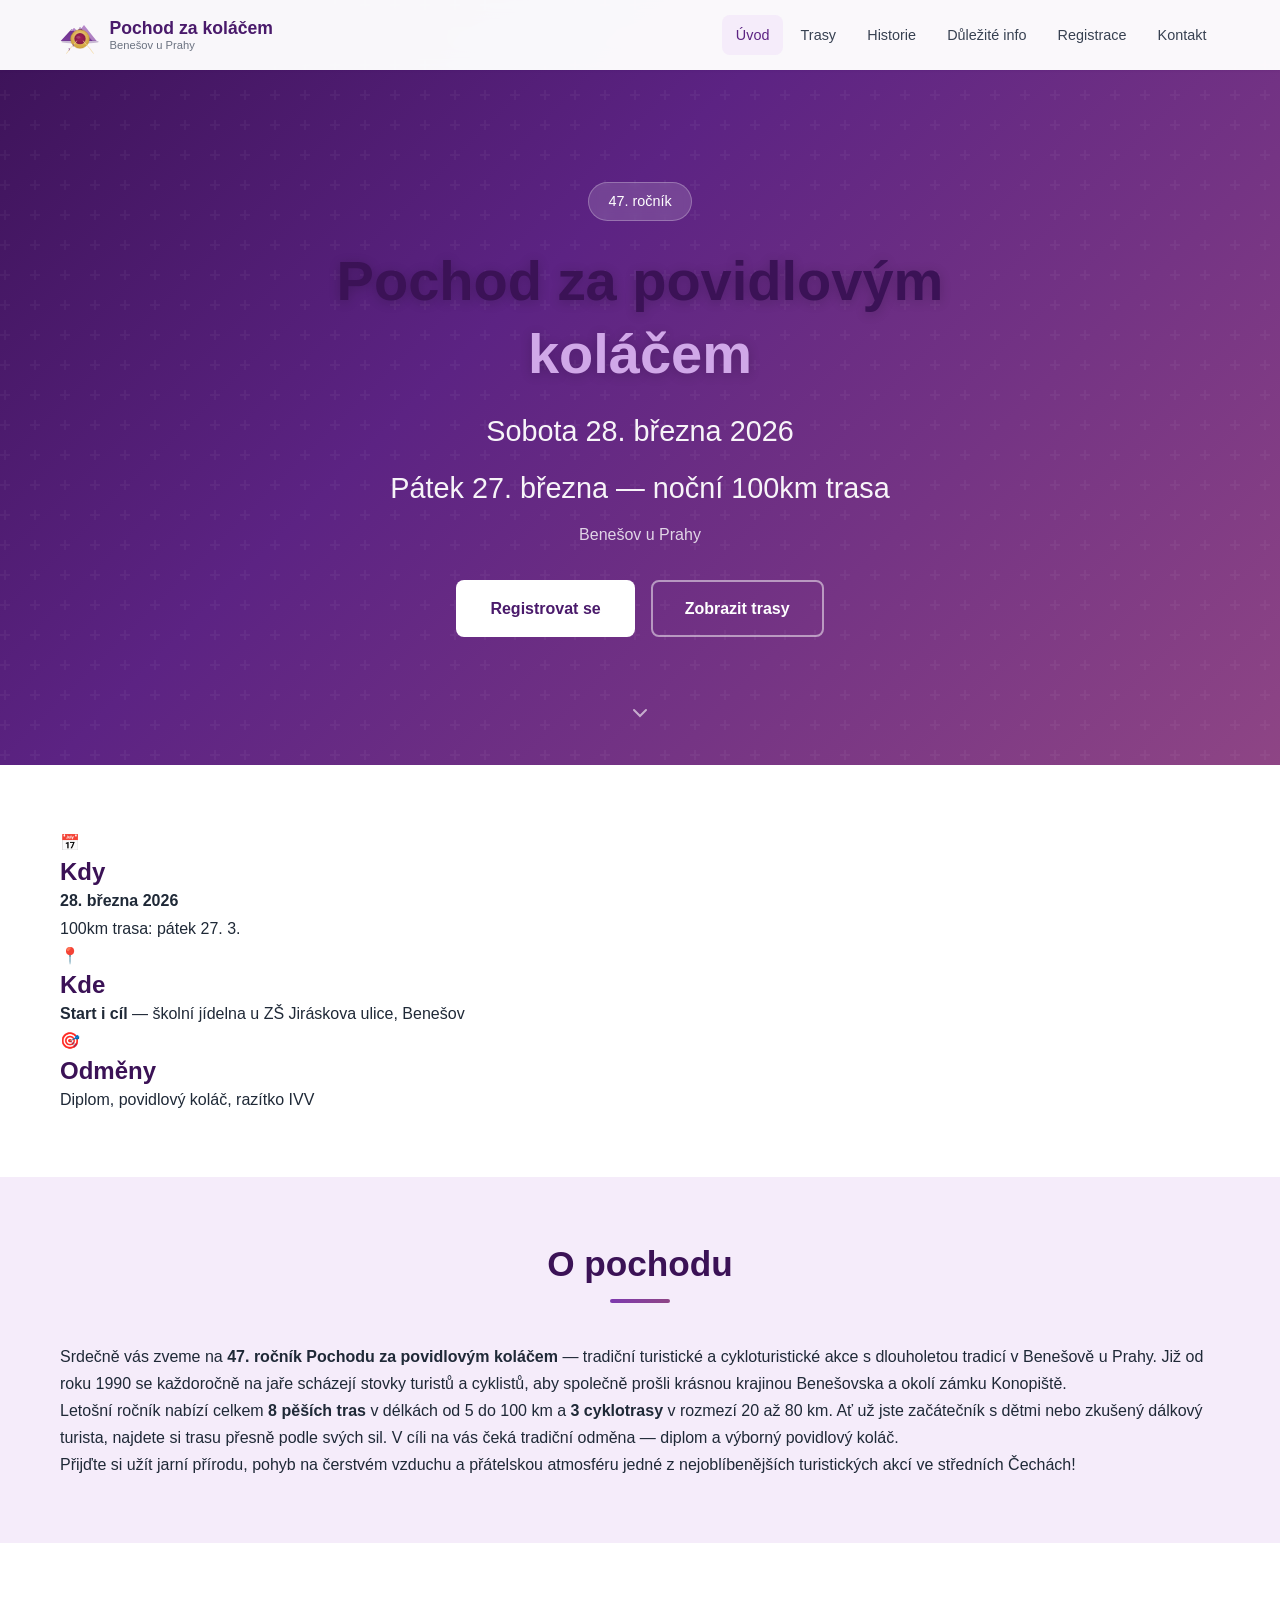
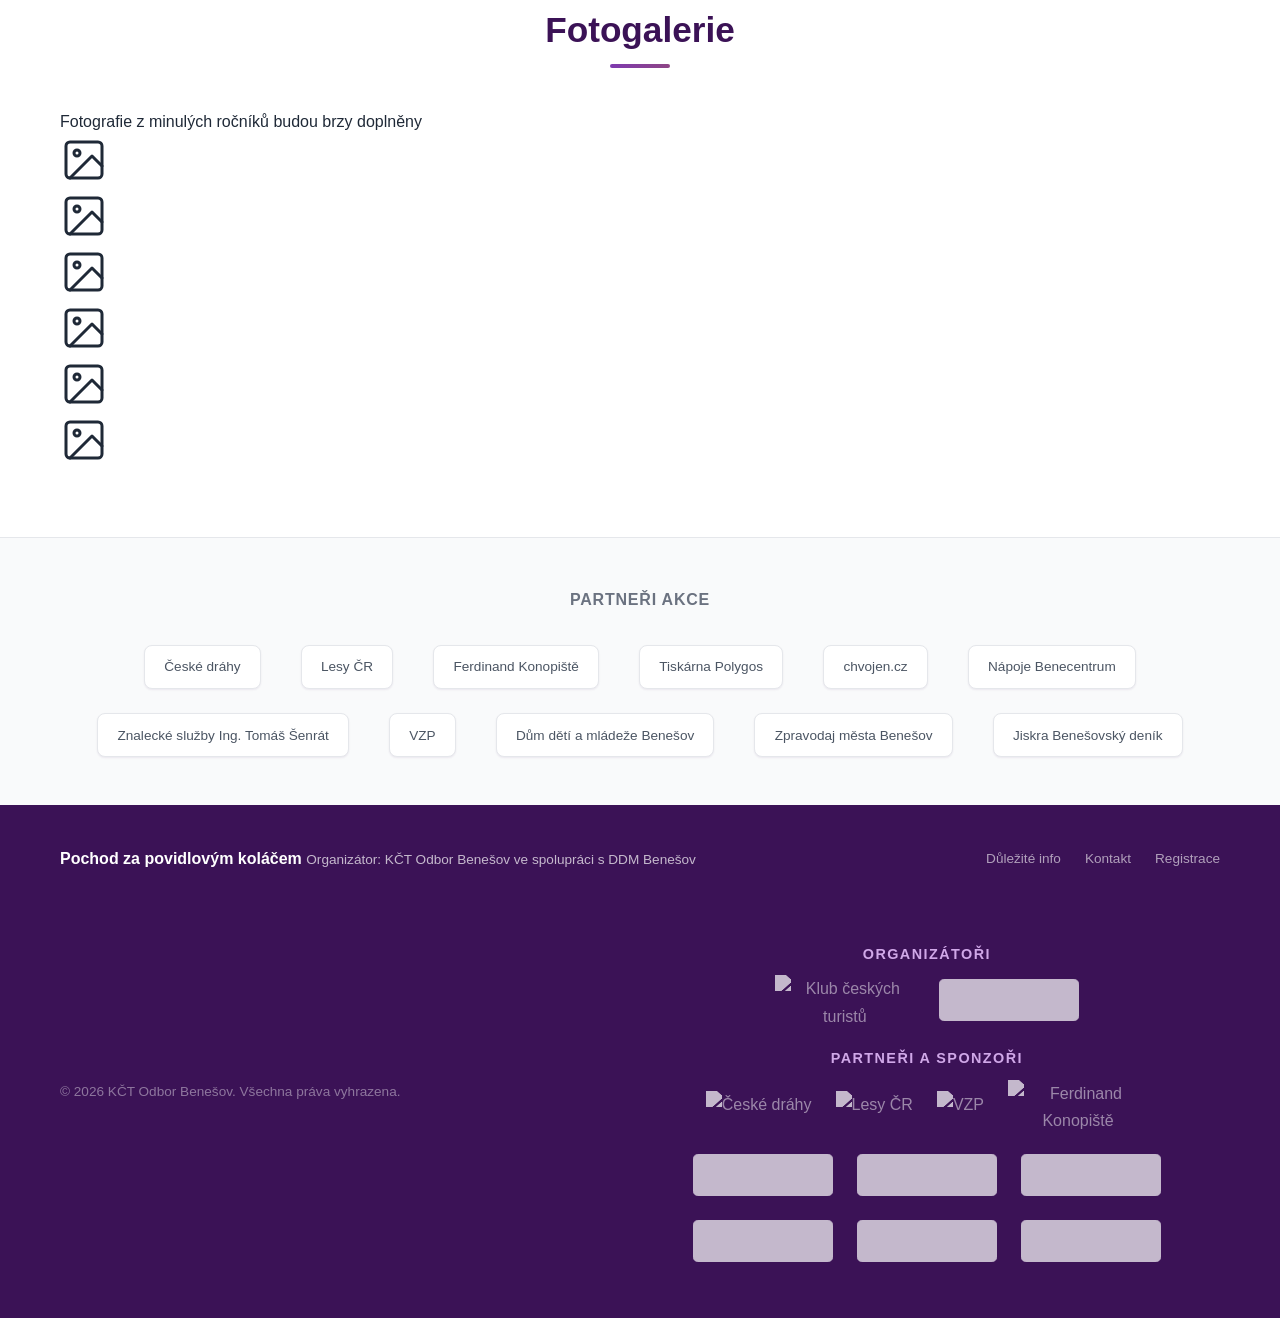
==== index.html @ 6c3d17ae "Pochod za povidlovým koláčem — kompletní web (47. ročník)" ====
<!DOCTYPE html>
<html lang="cs">
<head>
  <meta charset="UTF-8">
  <meta name="viewport" content="width=device-width, initial-scale=1.0">
  <title>37. Pochod za povidlovým koláčem | Benešov u Prahy</title>
  <meta name="description" content="47. ročník tradičního turistického pochodu a cykloturistické akce Pochod za povidlovým koláčem. 28. března 2026, Benešov u Prahy.">
  <link rel="stylesheet" href="styles.css">
  <link rel="icon" href="data:image/svg+xml,<svg xmlns='http://www.w3.org/2000/svg' viewBox='0 0 100 100'><text y='.9em' font-size='90'>🥧</text></svg>">
</head>
<body>

  <!-- NAVIGATION -->
  <nav class="nav" id="nav">
    <div class="nav__inner">
      <a href="index.html" class="nav__logo">
        <img src="logo.svg" alt="Logo Pochod za povidlovým koláčem" width="40" height="40">
        <div class="nav__logo-text">
          Pochod za koláčem
          <span>Benešov u Prahy</span>
        </div>
      </a>
      <div class="nav__links" id="navLinks">
        <a href="index.html" class="active">Úvod</a>
        <a href="trasy.html">Trasy</a>
        <a href="historie.html">Historie</a>
        <a href="info.html">Důležité info</a>
        <a href="registrace.html">Registrace</a>
        <a href="kontakt.html">Kontakt</a>
      </div>
      <button class="nav__toggle" id="navToggle" aria-label="Otevřít menu">
        <svg viewBox="0 0 24 24" fill="none" stroke="currentColor" stroke-width="2" stroke-linecap="round">
          <line x1="3" y1="6" x2="21" y2="6"/>
          <line x1="3" y1="12" x2="21" y2="12"/>
          <line x1="3" y1="18" x2="21" y2="18"/>
        </svg>
      </button>
    </div>
  </nav>

  <!-- HERO -->
  <section class="hero">
    <div class="hero__content">
      <div class="hero__badge">47. ročník</div>
      <h1>Pochod za povidlovým <span>koláčem</span></h1>
      <p class="hero__date">Sobota 28. března 2026</p>
      <p class="hero__date hero__date--sub">Pátek 27. března — noční 100km trasa</p>
      <p class="hero__location">Benešov u Prahy</p>
      <div class="hero__actions">
        <a href="registrace.html" class="btn btn--primary">Registrovat se</a>
        <a href="trasy.html" class="btn btn--outline">Zobrazit trasy</a>
      </div>
    </div>
    <div class="hero__scroll">
      <svg width="24" height="24" viewBox="0 0 24 24" fill="none" stroke="currentColor" stroke-width="2" stroke-linecap="round"><polyline points="6 9 12 15 18 9"/></svg>
    </div>
  </section>

  <!-- INFO CARDS -->
  <section class="section">
    <div class="container">
      <div class="info-cards">
        <div class="info-card">
          <div class="info-card__icon">📅</div>
          <h3>Kdy</h3>
          <p><strong>28. března 2026</strong><br>100km trasa: pátek 27. 3.</p>
        </div>
        <div class="info-card">
          <div class="info-card__icon">📍</div>
          <h3>Kde</h3>
          <p><strong>Start i cíl</strong> — školní jídelna u ZŠ Jiráskova ulice, Benešov</p>
        </div>
        <div class="info-card">
          <div class="info-card__icon">🎯</div>
          <h3>Odměny</h3>
          <p>Diplom, povidlový koláč, razítko IVV</p>
        </div>
      </div>
    </div>
  </section>

  <!-- O POCHODU -->
  <section class="section section--alt">
    <div class="container">
      <h2 class="section__title">O pochodu</h2>
      <div class="about-text">
        <p>Srdečně vás zveme na <strong>47. ročník Pochodu za povidlovým koláčem</strong> — tradiční turistické a cykloturistické akce s dlouholetou tradicí v Benešově u Prahy. Již od roku 1990 se každoročně na jaře scházejí stovky turistů a cyklistů, aby společně prošli krásnou krajinou Benešovska a okolí zámku Konopiště.</p>
        <p>Letošní ročník nabízí celkem <strong>8 pěších tras</strong> v délkách od 5 do 100 km a <strong>3 cyklotrasy</strong> v rozmezí 20 až 80 km. Ať už jste začátečník s dětmi nebo zkušený dálkový turista, najdete si trasu přesně podle svých sil. V cíli na vás čeká tradiční odměna — diplom a výborný povidlový koláč.</p>
        <p>Přijďte si užít jarní přírodu, pohyb na čerstvém vzduchu a přátelskou atmosféru jedné z nejoblíbenějších turistických akcí ve středních Čechách!</p>
      </div>
    </div>
  </section>

  <!-- FOTOGALERIE -->
  <section class="section">
    <div class="container">
      <h2 class="section__title">Fotogalerie</h2>
      <p class="section__subtitle">Fotografie z minulých ročníků budou brzy doplněny</p>
      <div class="gallery-grid">
        <div class="gallery-placeholder">
          <svg viewBox="0 0 24 24" fill="none" stroke="currentColor" stroke-width="1.5" stroke-linecap="round" stroke-linejoin="round" width="48" height="48">
            <rect x="3" y="3" width="18" height="18" rx="2" ry="2"/>
            <circle cx="8.5" cy="8.5" r="1.5"/>
            <polyline points="21 15 16 10 5 21"/>
          </svg>
        </div>
        <div class="gallery-placeholder">
          <svg viewBox="0 0 24 24" fill="none" stroke="currentColor" stroke-width="1.5" stroke-linecap="round" stroke-linejoin="round" width="48" height="48">
            <rect x="3" y="3" width="18" height="18" rx="2" ry="2"/>
            <circle cx="8.5" cy="8.5" r="1.5"/>
            <polyline points="21 15 16 10 5 21"/>
          </svg>
        </div>
        <div class="gallery-placeholder">
          <svg viewBox="0 0 24 24" fill="none" stroke="currentColor" stroke-width="1.5" stroke-linecap="round" stroke-linejoin="round" width="48" height="48">
            <rect x="3" y="3" width="18" height="18" rx="2" ry="2"/>
            <circle cx="8.5" cy="8.5" r="1.5"/>
            <polyline points="21 15 16 10 5 21"/>
          </svg>
        </div>
        <div class="gallery-placeholder">
          <svg viewBox="0 0 24 24" fill="none" stroke="currentColor" stroke-width="1.5" stroke-linecap="round" stroke-linejoin="round" width="48" height="48">
            <rect x="3" y="3" width="18" height="18" rx="2" ry="2"/>
            <circle cx="8.5" cy="8.5" r="1.5"/>
            <polyline points="21 15 16 10 5 21"/>
          </svg>
        </div>
        <div class="gallery-placeholder">
          <svg viewBox="0 0 24 24" fill="none" stroke="currentColor" stroke-width="1.5" stroke-linecap="round" stroke-linejoin="round" width="48" height="48">
            <rect x="3" y="3" width="18" height="18" rx="2" ry="2"/>
            <circle cx="8.5" cy="8.5" r="1.5"/>
            <polyline points="21 15 16 10 5 21"/>
          </svg>
        </div>
        <div class="gallery-placeholder">
          <svg viewBox="0 0 24 24" fill="none" stroke="currentColor" stroke-width="1.5" stroke-linecap="round" stroke-linejoin="round" width="48" height="48">
            <rect x="3" y="3" width="18" height="18" rx="2" ry="2"/>
            <circle cx="8.5" cy="8.5" r="1.5"/>
            <polyline points="21 15 16 10 5 21"/>
          </svg>
        </div>
      </div>
    </div>
  </section>

  <!-- PARTNERS -->
  <section class="partners">
    <div class="container">
      <p class="partners__title">Partneři akce</p>
      <div class="partners__grid">
        <span class="partners__item">České dráhy</span>
        <span class="partners__item">Lesy ČR</span>
        <span class="partners__item">Ferdinand Konopiště</span>
        <span class="partners__item">Tiskárna Polygos</span>
        <span class="partners__item">chvojen.cz</span>
        <span class="partners__item">Nápoje Benecentrum</span>
        <span class="partners__item">Znalecké služby Ing. Tomáš Šenrát</span>
        <span class="partners__item">VZP</span>
        <span class="partners__item">Dům dětí a mládeže Benešov</span>
        <span class="partners__item">Zpravodaj města Benešov</span>
        <span class="partners__item">Jiskra Benešovský deník</span>
      </div>
    </div>
  </section>

  <!-- FOOTER -->
  <footer class="footer">
    <div class="container">
      <div class="footer__inner">
        <div class="footer__brand">
          Pochod za povidlovým koláčem
          <span>Organizátor: KČT Odbor Benešov ve spolupráci s DDM Benešov</span>
        </div>
        <div class="footer__links">
          <a href="info.html">Důležité info</a>
          <a href="kontakt.html">Kontakt</a>
          <a href="registrace.html">Registrace</a>
        </div>
        <div class="footer__copy">&copy; 2026 KČT Odbor Benešov. Všechna práva vyhrazena.</div>
    <div class="footer__partners">
          <h3>Organizátoři</h3>
          <div class="partners-grid">
            <img src="img/partners/kct.png" alt="Klub českých turistů" class="partner-logo">
            <img src="img/partners/ddm-benesov.svg" alt="DDM Benešov" class="partner-logo">
          </div>
          <h3>Partneři a sponzoři</h3>
          <div class="partners-grid">
            <img src="img/partners/ceske-drahy.svg" alt="České dráhy" class="partner-logo">
            <img src="img/partners/lesy-cr.svg" alt="Lesy ČR" class="partner-logo">
            <img src="img/partners/vzp.svg" alt="VZP" class="partner-logo">
            <img src="img/partners/ferdinand.png" alt="Ferdinand Konopiště" class="partner-logo">
            <img src="img/partners/tiskarna-polygos.svg" alt="Tiskárna Polygos" class="partner-logo">
            <img src="img/partners/chvojencz.svg" alt="chvojen.cz" class="partner-logo">
            <img src="img/partners/napoje-benecentrum.svg" alt="Nápoje Benecentrum" class="partner-logo">
            <img src="img/partners/znalecke-sluzby.svg" alt="Znalecké služby Ing. Tomáš Šenrát" class="partner-logo">
            <img src="img/partners/zpravodaj-benesov.svg" alt="Zpravodaj města Benešov" class="partner-logo">
            <img src="img/partners/jiskra.svg" alt="Jiskra Benešovský deník" class="partner-logo">
          </div>
        </div>
      </div>
    </div>
  </footer>

  <script>
    // Mobile nav toggle
    const navToggle = document.getElementById('navToggle');
    const navLinks = document.getElementById('navLinks');
    navToggle.addEventListener('click', () => {
      navLinks.classList.toggle('open');
      const isOpen = navLinks.classList.contains('open');
      navToggle.setAttribute('aria-label', isOpen ? 'Zavřít menu' : 'Otevřít menu');
    });
    // Close on link click
    navLinks.querySelectorAll('a').forEach(l => l.addEventListener('click', () => navLinks.classList.remove('open')));
    // Scroll shadow
    window.addEventListener('scroll', () => {
      document.getElementById('nav').classList.toggle('scrolled', window.scrollY > 10);
    });
  </script>
</body>
</html>
---- styles.css ----
/* ===== RESET & BASE ===== */
*,*::before,*::after{box-sizing:border-box;margin:0;padding:0}
:root{
  --purple-900:#3b1256;
  --purple-800:#4a1a6b;
  --purple-700:#5c2383;
  --purple-600:#6d2d9a;
  --purple-500:#7e3aaf;
  --purple-400:#9b5cc4;
  --purple-300:#b580d6;
  --purple-200:#d0a8e8;
  --purple-100:#e8d4f4;
  --purple-50:#f5ecfa;
  --plum:#8e4585;
  --plum-light:#a85da0;
  --white:#ffffff;
  --gray-50:#f9fafb;
  --gray-100:#f3f4f6;
  --gray-200:#e5e7eb;
  --gray-300:#d1d5db;
  --gray-400:#9ca3af;
  --gray-500:#6b7280;
  --gray-600:#4b5563;
  --gray-700:#374151;
  --gray-800:#1f2937;
  --gray-900:#111827;
  --shadow-sm:0 1px 2px rgba(59,18,86,.08);
  --shadow:0 2px 8px rgba(59,18,86,.1);
  --shadow-md:0 4px 16px rgba(59,18,86,.12);
  --shadow-lg:0 8px 32px rgba(59,18,86,.16);
  --radius:0.5rem;
  --radius-lg:1rem;
  --radius-xl:1.5rem;
  --transition:0.25s ease;
  --max-width:1200px;
  --nav-height:70px;
}
html{scroll-behavior:smooth;font-size:16px}
body{
  font-family:'Segoe UI',Roboto,'Helvetica Neue',Arial,sans-serif;
  color:var(--gray-800);
  background:var(--white);
  line-height:1.7;
  -webkit-font-smoothing:antialiased;
}
img{max-width:100%;display:block}
a{color:var(--purple-600);text-decoration:none;transition:color var(--transition)}
a:hover{color:var(--purple-800)}
h1,h2,h3,h4{line-height:1.3;color:var(--purple-900)}
h1{font-size:clamp(1.8rem,4vw,3rem);font-weight:800}
h2{font-size:clamp(1.4rem,3vw,2.2rem);font-weight:700}
h3{font-size:clamp(1.1rem,2vw,1.5rem);font-weight:600}
ul{list-style:none}
button,input,select,textarea{font-family:inherit;font-size:inherit}

/* ===== UTILITY ===== */
.container{width:100%;max-width:var(--max-width);margin:0 auto;padding:0 1.25rem}
.section{padding:4rem 0}
.section--alt{background:var(--purple-50)}
.section__title{text-align:center;margin-bottom:2.5rem;position:relative}
.section__title::after{
  content:'';display:block;width:60px;height:4px;
  background:linear-gradient(90deg,var(--purple-500),var(--plum));
  border-radius:2px;margin:0.75rem auto 0;
}
.btn{
  display:inline-flex;align-items:center;gap:0.5rem;
  padding:0.8rem 2rem;border-radius:var(--radius);
  font-weight:600;font-size:1rem;cursor:pointer;
  border:2px solid transparent;
  transition:all var(--transition);
  text-align:center;justify-content:center;
}
.btn--primary{
  background:linear-gradient(135deg,var(--purple-600),var(--plum));
  color:var(--white);
}
.btn--primary:hover{
  background:linear-gradient(135deg,var(--purple-700),var(--purple-900));
  color:var(--white);transform:translateY(-2px);box-shadow:var(--shadow-md);
}
.btn--outline{
  background:transparent;color:var(--purple-700);
  border-color:var(--purple-400);
}
.btn--outline:hover{
  background:var(--purple-600);color:var(--white);
  border-color:var(--purple-600);transform:translateY(-2px);
}
.btn--sm{padding:0.5rem 1.2rem;font-size:0.875rem}
.sr-only{position:absolute;width:1px;height:1px;padding:0;margin:-1px;overflow:hidden;clip:rect(0,0,0,0);border:0}

/* ===== NAVIGATION ===== */
.nav{
  position:fixed;top:0;left:0;right:0;z-index:1000;
  background:rgba(255,255,255,0.97);
  backdrop-filter:blur(10px);
  box-shadow:var(--shadow-sm);
  height:var(--nav-height);
  transition:box-shadow var(--transition);
}
.nav.scrolled{box-shadow:var(--shadow)}
.nav__inner{
  display:flex;align-items:center;justify-content:space-between;
  height:100%;max-width:var(--max-width);margin:0 auto;padding:0 1.25rem;
}
.nav__logo{display:flex;align-items:center;gap:0.6rem;font-weight:700;font-size:1.1rem;color:var(--purple-800)}
.nav__logo svg{flex-shrink:0}
.nav__logo-text{line-height:1.2}
.nav__logo-text span{display:block;font-size:0.7rem;font-weight:400;color:var(--gray-500)}
.nav__links{display:flex;align-items:center;gap:0.25rem}
.nav__links a{
  padding:0.5rem 0.85rem;border-radius:var(--radius);
  font-size:0.9rem;font-weight:500;color:var(--gray-700);
  transition:all var(--transition);
}
.nav__links a:hover,.nav__links a.active{
  color:var(--purple-700);background:var(--purple-50);
}
.nav__toggle{
  display:none;background:none;border:none;cursor:pointer;
  padding:0.5rem;color:var(--purple-800);
}
.nav__toggle svg{width:28px;height:28px}

@media(max-width:900px){
  .nav__toggle{display:block}
  .nav__links{
    position:fixed;top:var(--nav-height);left:0;right:0;
    background:var(--white);flex-direction:column;
    padding:1rem;gap:0;
    box-shadow:var(--shadow-md);
    transform:translateY(-120%);
    transition:transform 0.35s ease;
    z-index:999;
  }
  .nav__links.open{transform:translateY(0)}
  .nav__links a{width:100%;padding:0.85rem 1rem;font-size:1rem;border-radius:var(--radius)}
}

/* ===== HERO ===== */
.hero{
  min-height:85vh;
  display:flex;align-items:center;justify-content:center;
  text-align:center;
  background:linear-gradient(135deg,var(--purple-900) 0%,var(--purple-700) 40%,var(--plum) 100%);
  color:var(--white);
  padding:calc(var(--nav-height) + 2rem) 1.25rem 3rem;
  position:relative;overflow:hidden;
}
.hero::before{
  content:'';position:absolute;inset:0;
  background:url("data:image/svg+xml,%3Csvg width='60' height='60' viewBox='0 0 60 60' xmlns='http://www.w3.org/2000/svg'%3E%3Cg fill='none' fill-rule='evenodd'%3E%3Cg fill='%23ffffff' fill-opacity='0.04'%3E%3Cpath d='M36 34v-4h-2v4h-4v2h4v4h2v-4h4v-2h-4zm0-30V0h-2v4h-4v2h4v4h2V6h4V4h-4zM6 34v-4H4v4H0v2h4v4h2v-4h4v-2H6zM6 4V0H4v4H0v2h4v4h2V6h4V4H6z'/%3E%3C/g%3E%3C/g%3E%3C/svg%3E");
}
.hero__content{position:relative;z-index:1;max-width:700px}
.hero__badge{
  display:inline-block;
  background:rgba(255,255,255,0.15);
  border:1px solid rgba(255,255,255,0.25);
  padding:0.4rem 1.2rem;border-radius:2rem;
  font-size:0.9rem;font-weight:500;
  margin-bottom:1.5rem;
  backdrop-filter:blur(4px);
}
.hero h1{font-size:clamp(2rem,5vw,3.5rem);margin-bottom:1rem;text-shadow:0 2px 12px rgba(0,0,0,0.2)}
.hero h1 span{color:var(--purple-200)}
.hero__date{
  font-size:clamp(1.2rem,3vw,1.8rem);font-weight:300;
  margin-bottom:0.5rem;opacity:0.95;
}
.hero__location{font-size:1rem;opacity:0.8;margin-bottom:2rem}
.hero__actions{display:flex;gap:1rem;justify-content:center;flex-wrap:wrap}
.hero__actions .btn--primary{
  background:var(--white);color:var(--purple-800);
  font-weight:700;
}
.hero__actions .btn--primary:hover{
  background:var(--purple-100);color:var(--purple-900);
}
.hero__actions .btn--outline{
  border-color:rgba(255,255,255,0.5);color:var(--white);
}
.hero__actions .btn--outline:hover{
  background:rgba(255,255,255,0.15);border-color:var(--white);color:var(--white);
}
.hero__scroll{
  position:absolute;bottom:2rem;left:50%;transform:translateX(-50%);
  animation:bounce 2s infinite;color:rgba(255,255,255,0.6);
}
@keyframes bounce{0%,100%{transform:translateX(-50%) translateY(0)}50%{transform:translateX(-50%) translateY(8px)}}

/* ===== ABOUT SECTION ===== */
.about-grid{
  display:grid;grid-template-columns:repeat(auto-fit,minmax(250px,1fr));
  gap:2rem;
}
.about-card{
  background:var(--white);border-radius:var(--radius-lg);
  padding:2rem;text-align:center;
  box-shadow:var(--shadow);
  transition:transform var(--transition),box-shadow var(--transition);
}
.about-card:hover{transform:translateY(-4px);box-shadow:var(--shadow-md)}
.about-card__icon{
  width:60px;height:60px;margin:0 auto 1rem;
  background:var(--purple-50);border-radius:50%;
  display:flex;align-items:center;justify-content:center;
  color:var(--purple-600);
}
.about-card__icon svg{width:28px;height:28px}
.about-card h3{margin-bottom:0.5rem}
.about-card p{color:var(--gray-600);font-size:0.95rem}

/* ===== TRAIL CARDS ===== */
.trails-section-title{
  font-size:1.4rem;font-weight:700;color:var(--purple-800);
  margin:2.5rem 0 1.5rem;padding-bottom:0.75rem;
  border-bottom:2px solid var(--purple-200);
  display:flex;align-items:center;gap:0.6rem;
}
.trails-section-title svg{width:24px;height:24px;color:var(--purple-500)}
.trails-grid{
  display:grid;grid-template-columns:repeat(auto-fill,minmax(320px,1fr));
  gap:1.5rem;
}
.trail-card{
  background:var(--white);border-radius:var(--radius-lg);
  overflow:hidden;box-shadow:var(--shadow);
  transition:transform var(--transition),box-shadow var(--transition);
  border:1px solid var(--gray-200);
}
.trail-card:hover{transform:translateY(-3px);box-shadow:var(--shadow-md)}
.trail-card__header{
  display:flex;align-items:center;gap:1rem;
  padding:1.25rem 1.5rem;
  background:linear-gradient(135deg,var(--purple-50),var(--white));
  border-bottom:1px solid var(--purple-100);
}
.trail-card__badge{
  flex-shrink:0;width:60px;height:60px;
  background:linear-gradient(135deg,var(--purple-600),var(--plum));
  color:var(--white);border-radius:50%;
  display:flex;flex-direction:column;align-items:center;justify-content:center;
  font-weight:800;line-height:1;
}
.trail-card__badge-num{font-size:1.3rem}
.trail-card__badge-unit{font-size:0.65rem;font-weight:500;text-transform:uppercase;opacity:0.85}
.trail-card__title{font-size:1.1rem;font-weight:700;color:var(--purple-900)}
.trail-card__difficulty{
  display:inline-flex;align-items:center;gap:0.3rem;
  font-size:0.75rem;font-weight:600;
  padding:0.2rem 0.6rem;border-radius:1rem;
  margin-top:0.3rem;
}
.trail-card__difficulty--easy{background:#dcfce7;color:#166534}
.trail-card__difficulty--medium{background:#fef9c3;color:#854d0e}
.trail-card__difficulty--hard{background:#fee2e2;color:#991b1b}
.trail-card__difficulty--extreme{background:#fce7f3;color:#9d174d}
.trail-card__body{padding:1.25rem 1.5rem}
.trail-card__route{color:var(--gray-600);font-size:0.93rem;margin-bottom:1rem;line-height:1.6}
.trail-card__meta{
  display:flex;align-items:center;gap:0.5rem;flex-wrap:wrap;
  margin-bottom:1rem;
}
.trail-card__tag{
  display:inline-flex;align-items:center;gap:0.3rem;
  font-size:0.8rem;color:var(--gray-500);
  background:var(--gray-100);padding:0.25rem 0.7rem;border-radius:1rem;
}
.trail-card__actions{
  display:flex;gap:0.75rem;flex-wrap:wrap;
}

/* ===== INFO PAGE ===== */
.info-block{
  background:var(--white);border-radius:var(--radius-lg);
  padding:2rem;margin-bottom:1.5rem;
  box-shadow:var(--shadow);border:1px solid var(--gray-200);
}
.info-block h3{
  color:var(--purple-800);margin-bottom:1rem;
  display:flex;align-items:center;gap:0.5rem;
}
.info-block h3 svg{width:22px;height:22px;flex-shrink:0;color:var(--purple-500)}
.info-block ul{padding-left:1.2rem;list-style:disc}
.info-block ul li{margin-bottom:0.5rem;color:var(--gray-700)}
.info-block p{color:var(--gray-700);margin-bottom:0.75rem}
.info-table{width:100%;border-collapse:collapse;margin:1rem 0}
.info-table th,.info-table td{
  text-align:left;padding:0.75rem 1rem;
  border-bottom:1px solid var(--gray-200);
}
.info-table th{
  background:var(--purple-50);color:var(--purple-800);
  font-weight:600;font-size:0.9rem;
}
.info-table td{font-size:0.95rem;color:var(--gray-700)}
.info-table tr:last-child td{border-bottom:none}

.faq-item{
  border:1px solid var(--gray-200);border-radius:var(--radius);
  margin-bottom:0.75rem;overflow:hidden;
}
.faq-question{
  width:100%;background:none;border:none;
  display:flex;align-items:center;justify-content:space-between;
  padding:1rem 1.25rem;cursor:pointer;
  font-weight:600;font-size:1rem;color:var(--purple-800);
  text-align:left;
  transition:background var(--transition);
}
.faq-question:hover{background:var(--purple-50)}
.faq-question svg{
  width:20px;height:20px;flex-shrink:0;
  transition:transform 0.3s ease;color:var(--purple-400);
}
.faq-item.open .faq-question svg{transform:rotate(180deg)}
.faq-answer{
  max-height:0;overflow:hidden;
  transition:max-height 0.35s ease,padding 0.35s ease;
}
.faq-item.open .faq-answer{max-height:500px}
.faq-answer__inner{padding:0 1.25rem 1.25rem;color:var(--gray-600);line-height:1.7}

/* ===== FORM ===== */
.form-wrapper{
  max-width:600px;margin:0 auto;
  background:var(--white);border-radius:var(--radius-lg);
  padding:2.5rem;box-shadow:var(--shadow);
  border:1px solid var(--gray-200);
}
.form-group{margin-bottom:1.5rem}
.form-group label{
  display:block;font-weight:600;font-size:0.9rem;
  color:var(--purple-800);margin-bottom:0.4rem;
}
.form-group input,.form-group select,.form-group textarea{
  width:100%;padding:0.75rem 1rem;
  border:2px solid var(--gray-200);border-radius:var(--radius);
  transition:border-color var(--transition),box-shadow var(--transition);
  background:var(--white);
}
.form-group input:focus,.form-group select:focus,.form-group textarea:focus{
  outline:none;border-color:var(--purple-400);
  box-shadow:0 0 0 3px rgba(126,58,175,0.1);
}
.form-note{
  background:var(--purple-50);border-left:4px solid var(--purple-400);
  padding:1rem 1.25rem;border-radius:0 var(--radius) var(--radius) 0;
  font-size:0.9rem;color:var(--gray-700);margin-top:1.5rem;
}

/* ===== HISTORY PLACEHOLDER ===== */
.history-placeholder{
  text-align:center;padding:4rem 2rem;
  background:var(--white);border-radius:var(--radius-xl);
  box-shadow:var(--shadow);border:2px dashed var(--purple-200);
  max-width:700px;margin:0 auto;
}
.history-placeholder__icon{
  width:100px;height:100px;margin:0 auto 2rem;
  background:var(--purple-50);border-radius:50%;
  display:flex;align-items:center;justify-content:center;
  color:var(--purple-400);
}
.history-placeholder__icon svg{width:48px;height:48px}
.history-placeholder h2{margin-bottom:1rem;color:var(--purple-700)}
.history-placeholder p{color:var(--gray-500);font-size:1.05rem;max-width:400px;margin:0 auto}

/* ===== CONTACT ===== */
.contact-grid{
  display:grid;grid-template-columns:repeat(auto-fit,minmax(280px,1fr));
  gap:2rem;
}
.contact-card{
  background:var(--white);border-radius:var(--radius-lg);
  padding:2rem;box-shadow:var(--shadow);
  border:1px solid var(--gray-200);
}
.contact-card h3{margin-bottom:1.25rem;display:flex;align-items:center;gap:0.5rem}
.contact-card h3 svg{width:22px;height:22px;color:var(--purple-500)}
.contact-detail{
  display:flex;align-items:flex-start;gap:0.75rem;
  margin-bottom:1rem;color:var(--gray-700);
}
.contact-detail svg{
  width:20px;height:20px;flex-shrink:0;
  color:var(--purple-400);margin-top:0.15rem;
}
.contact-detail a{color:var(--purple-600);font-weight:500}

/* ===== PARTNERS / FOOTER ===== */
.partners{padding:3rem 0;background:var(--gray-50);border-top:1px solid var(--gray-200)}
.partners__title{
  text-align:center;font-size:1rem;font-weight:600;
  color:var(--gray-500);text-transform:uppercase;letter-spacing:0.05em;
  margin-bottom:2rem;
}
.partners__grid{
  display:flex;flex-wrap:wrap;justify-content:center;align-items:center;
  gap:1.5rem 2.5rem;
}
.partners__item{
  padding:0.6rem 1.2rem;
  background:var(--white);border-radius:var(--radius);
  box-shadow:var(--shadow-sm);border:1px solid var(--gray-200);
  font-size:0.85rem;font-weight:500;color:var(--gray-600);
  transition:all var(--transition);
  white-space:nowrap;
}
.partners__item:hover{color:var(--purple-700);border-color:var(--purple-200);box-shadow:var(--shadow)}

.footer{
  background:var(--purple-900);color:rgba(255,255,255,0.7);
  padding:2.5rem 0 1.5rem;
}
.footer__inner{
  display:flex;flex-wrap:wrap;justify-content:space-between;
  align-items:center;gap:1rem;
}
.footer__brand{font-weight:600;color:var(--white);font-size:1rem}
.footer__brand span{font-weight:400;font-size:0.85rem;opacity:0.7}
.footer__copy{font-size:0.85rem;opacity:0.6}
.footer__links{display:flex;gap:1.5rem}
.footer__links a{color:rgba(255,255,255,0.6);font-size:0.85rem}
.footer__links a:hover{color:var(--white)}

/* ===== COOKIE BANNER ===== */
.cookie-banner{
  position:fixed;bottom:0;left:0;right:0;z-index:9999;
  background:var(--gray-900);color:var(--white);
  padding:1rem 1.25rem;
  display:flex;align-items:center;justify-content:center;
  gap:1rem;flex-wrap:wrap;
  font-size:0.9rem;
  transform:translateY(100%);
  transition:transform 0.4s ease;
}
.cookie-banner.show{transform:translateY(0)}
.cookie-banner p{max-width:600px;opacity:0.9}
.cookie-banner a{color:var(--purple-300);text-decoration:underline}
.cookie-banner .btn{
  padding:0.5rem 1.5rem;font-size:0.85rem;
  background:var(--purple-500);color:var(--white);
  border:none;border-radius:var(--radius);
  white-space:nowrap;
}
.cookie-banner .btn:hover{background:var(--purple-400)}

/* ===== PAGE HEADER (inner pages) ===== */
.page-header{
  background:linear-gradient(135deg,var(--purple-900),var(--plum));
  color:var(--white);text-align:center;
  padding:calc(var(--nav-height) + 3rem) 1.25rem 3rem;
}
.page-header h1{margin-bottom:0.5rem;font-size:clamp(1.6rem,4vw,2.5rem)}
.page-header p{opacity:0.8;font-size:1.05rem;max-width:500px;margin:0 auto}

/* ===== RESPONSIVE ===== */
@media(max-width:600px){
  .section{padding:2.5rem 0}
  .trails-grid{grid-template-columns:1fr}
  .trail-card__header{padding:1rem 1.25rem}
  .trail-card__body{padding:1rem 1.25rem}
  .form-wrapper{padding:1.5rem}
  .hero{min-height:75vh}
  .contact-grid{grid-template-columns:1fr}
  .footer__inner{flex-direction:column;text-align:center}
}

/* ===== PARTNER LOGOS ===== */
.footer__partners {
  margin: 2rem 0;
  text-align: center;
}
.footer__partners h3 {
  color: var(--purple-200, #d4b3e8);
  font-size: 0.9rem;
  text-transform: uppercase;
  letter-spacing: 0.1em;
  margin: 1.5rem 0 0.75rem;
}
.partners-grid {
  display: flex;
  flex-wrap: wrap;
  justify-content: center;
  align-items: center;
  gap: 1.5rem;
}
.partner-logo {
  max-height: 50px;
  max-width: 140px;
  object-fit: contain;
  filter: brightness(0) invert(1);
  opacity: 0.7;
  transition: opacity 0.3s ease;
}
.partner-logo:hover {
  opacity: 1;
}
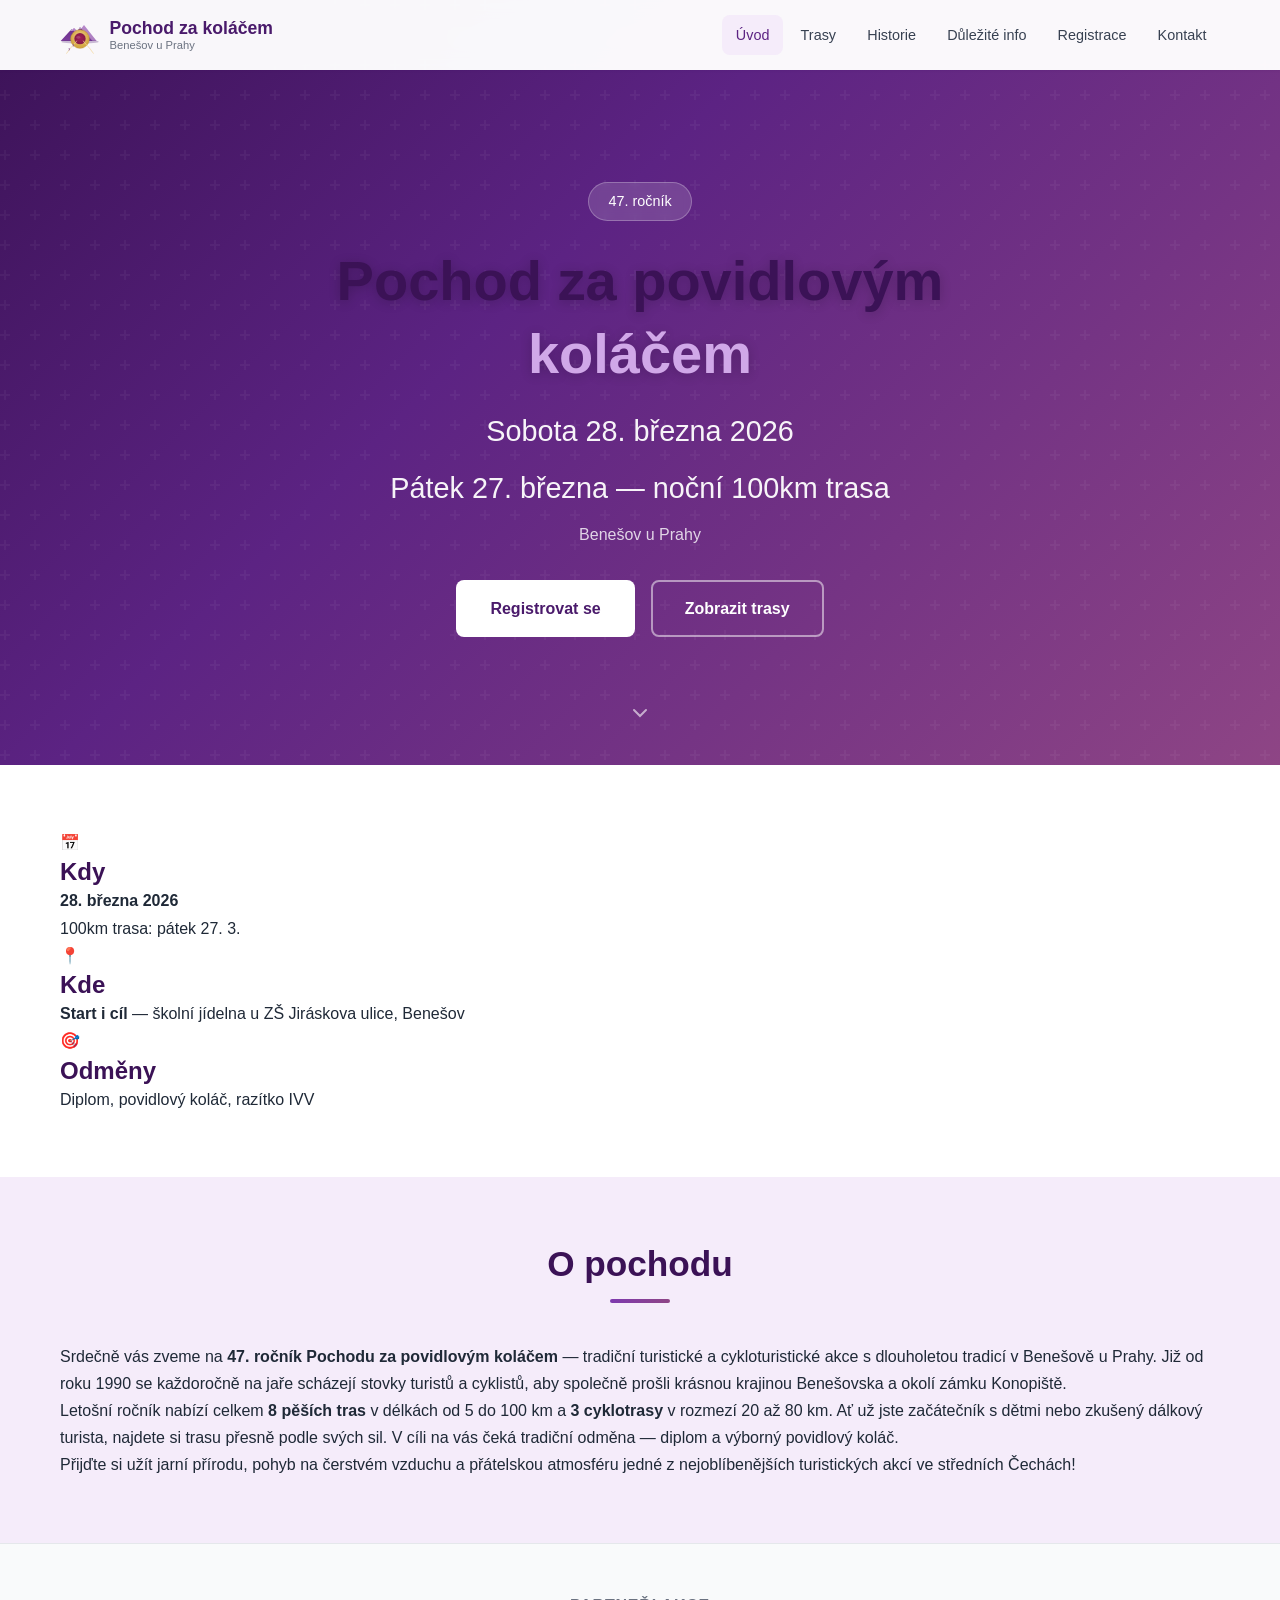
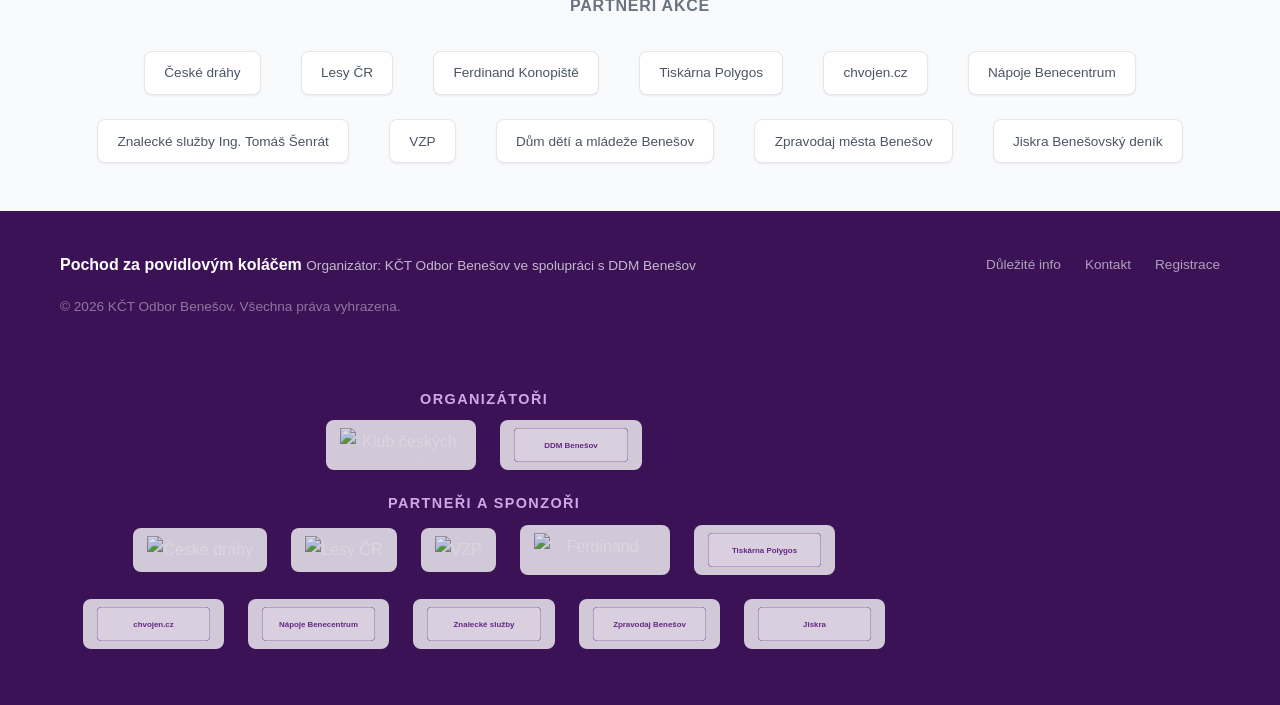
==== commit 70826311: "Fix: 47. ročník, hide gallery, fix partner logos visibility" ====
--- a/index.html
+++ b/index.html
@@ -3,7 +3,7 @@
 <head>
   <meta charset="UTF-8">
   <meta name="viewport" content="width=device-width, initial-scale=1.0">
-  <title>37. Pochod za povidlovým koláčem | Benešov u Prahy</title>
+  <title>47. Pochod za povidlovým koláčem | Benešov u Prahy</title>
   <meta name="description" content="47. ročník tradičního turistického pochodu a cykloturistické akce Pochod za povidlovým koláčem. 28. března 2026, Benešov u Prahy.">
   <link rel="stylesheet" href="styles.css">
   <link rel="icon" href="data:image/svg+xml,<svg xmlns='http://www.w3.org/2000/svg' viewBox='0 0 100 100'><text y='.9em' font-size='90'>🥧</text></svg>">
@@ -91,57 +91,7 @@
     </div>
   </section>
 
-  <!-- FOTOGALERIE -->
-  <section class="section">
-    <div class="container">
-      <h2 class="section__title">Fotogalerie</h2>
-      <p class="section__subtitle">Fotografie z minulých ročníků budou brzy doplněny</p>
-      <div class="gallery-grid">
-        <div class="gallery-placeholder">
-          <svg viewBox="0 0 24 24" fill="none" stroke="currentColor" stroke-width="1.5" stroke-linecap="round" stroke-linejoin="round" width="48" height="48">
-            <rect x="3" y="3" width="18" height="18" rx="2" ry="2"/>
-            <circle cx="8.5" cy="8.5" r="1.5"/>
-            <polyline points="21 15 16 10 5 21"/>
-          </svg>
-        </div>
-        <div class="gallery-placeholder">
-          <svg viewBox="0 0 24 24" fill="none" stroke="currentColor" stroke-width="1.5" stroke-linecap="round" stroke-linejoin="round" width="48" height="48">
-            <rect x="3" y="3" width="18" height="18" rx="2" ry="2"/>
-            <circle cx="8.5" cy="8.5" r="1.5"/>
-            <polyline points="21 15 16 10 5 21"/>
-          </svg>
-        </div>
-        <div class="gallery-placeholder">
-          <svg viewBox="0 0 24 24" fill="none" stroke="currentColor" stroke-width="1.5" stroke-linecap="round" stroke-linejoin="round" width="48" height="48">
-            <rect x="3" y="3" width="18" height="18" rx="2" ry="2"/>
-            <circle cx="8.5" cy="8.5" r="1.5"/>
-            <polyline points="21 15 16 10 5 21"/>
-          </svg>
-        </div>
-        <div class="gallery-placeholder">
-          <svg viewBox="0 0 24 24" fill="none" stroke="currentColor" stroke-width="1.5" stroke-linecap="round" stroke-linejoin="round" width="48" height="48">
-            <rect x="3" y="3" width="18" height="18" rx="2" ry="2"/>
-            <circle cx="8.5" cy="8.5" r="1.5"/>
-            <polyline points="21 15 16 10 5 21"/>
-          </svg>
-        </div>
-        <div class="gallery-placeholder">
-          <svg viewBox="0 0 24 24" fill="none" stroke="currentColor" stroke-width="1.5" stroke-linecap="round" stroke-linejoin="round" width="48" height="48">
-            <rect x="3" y="3" width="18" height="18" rx="2" ry="2"/>
-            <circle cx="8.5" cy="8.5" r="1.5"/>
-            <polyline points="21 15 16 10 5 21"/>
-          </svg>
-        </div>
-        <div class="gallery-placeholder">
-          <svg viewBox="0 0 24 24" fill="none" stroke="currentColor" stroke-width="1.5" stroke-linecap="round" stroke-linejoin="round" width="48" height="48">
-            <rect x="3" y="3" width="18" height="18" rx="2" ry="2"/>
-            <circle cx="8.5" cy="8.5" r="1.5"/>
-            <polyline points="21 15 16 10 5 21"/>
-          </svg>
-        </div>
-      </div>
-    </div>
-  </section>
+  <!-- FOTOGALERIE - skryto, bude doplněno později -->
 
   <!-- PARTNERS -->
   <section class="partners">
--- a/styles.css
+++ b/styles.css
@@ -489,12 +489,15 @@
 }
 .partner-logo {
   max-height: 50px;
-  max-width: 140px;
+  max-width: 150px;
   object-fit: contain;
-  filter: brightness(0) invert(1);
-  opacity: 0.7;
-  transition: opacity 0.3s ease;
+  background: rgba(255,255,255,0.9);
+  padding: 8px 14px;
+  border-radius: var(--radius);
+  opacity: 0.85;
+  transition: opacity 0.3s ease, transform 0.3s ease;
 }
 .partner-logo:hover {
   opacity: 1;
-}
+  transform: scale(1.05);
+}
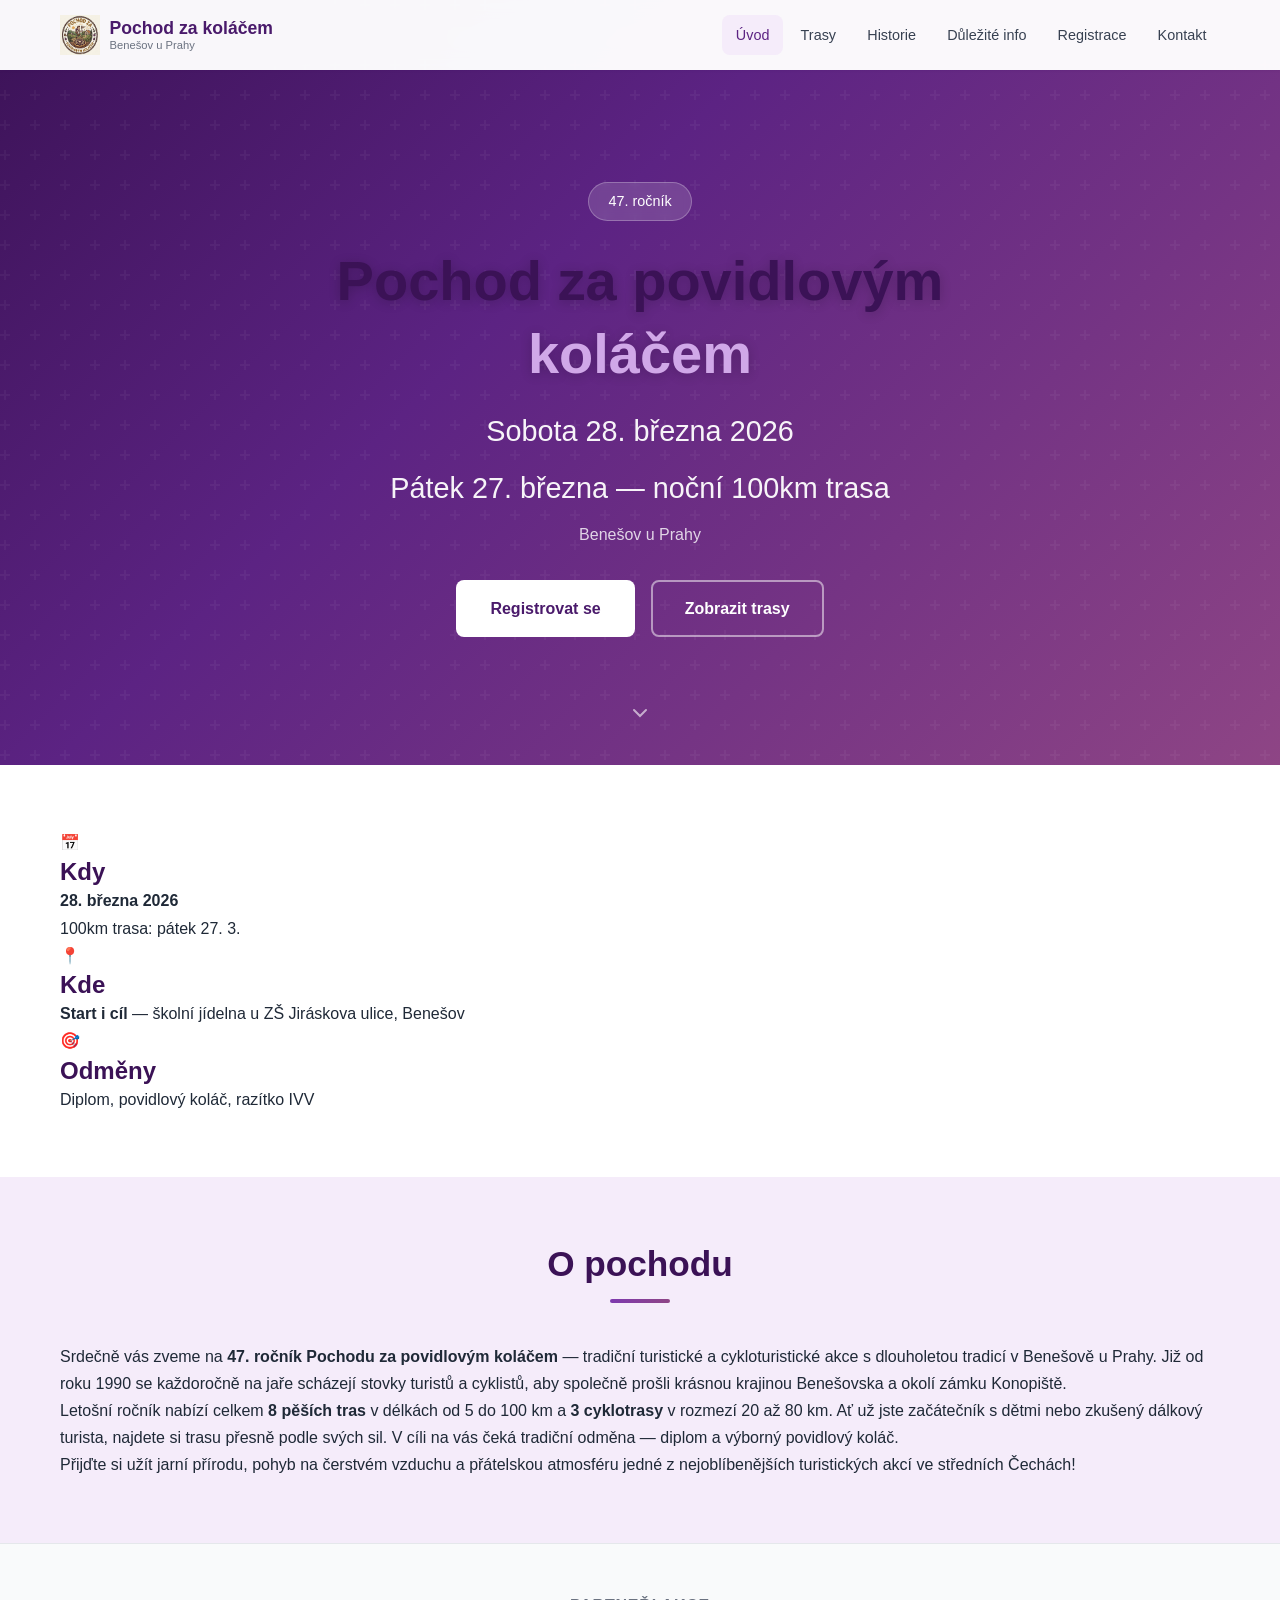
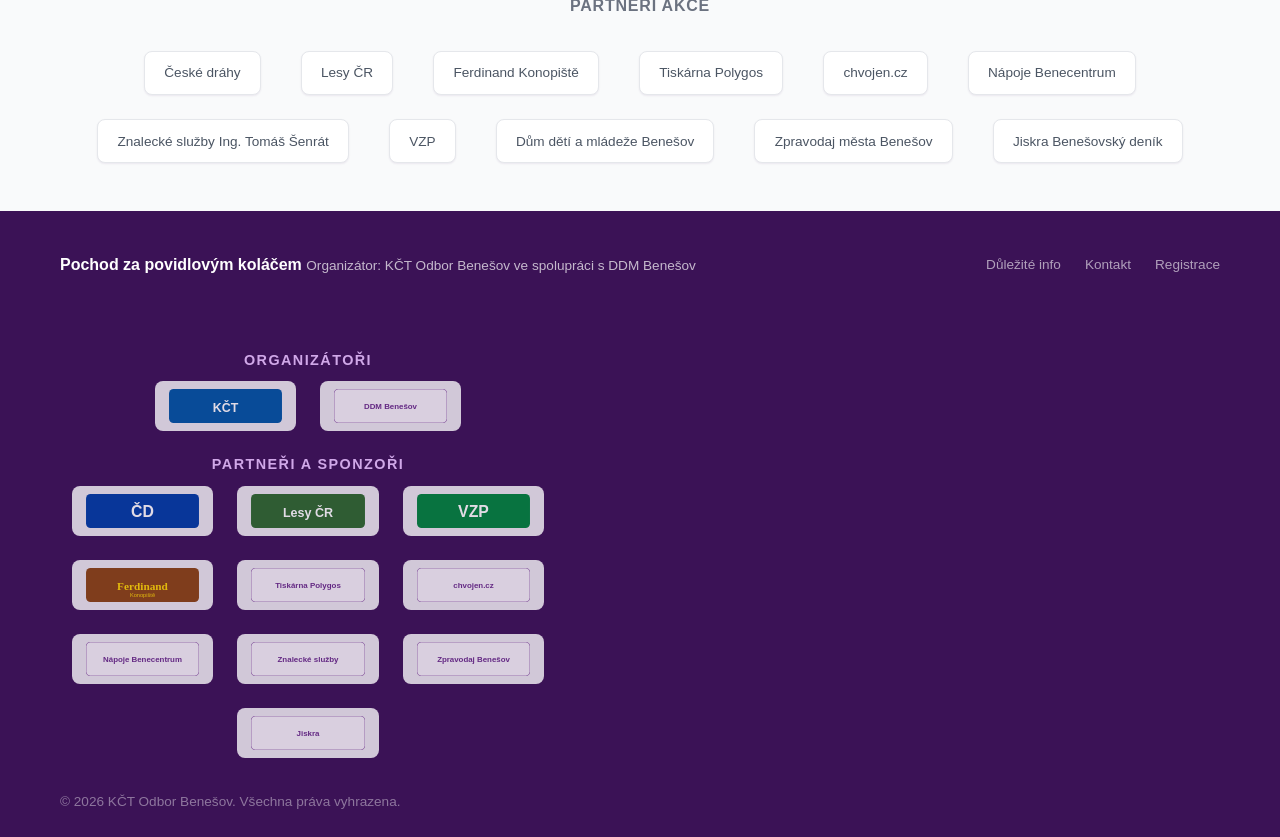
==== commit 63a4d443: "New event logo, fix partner logos, add map links to trails, fix footer layout" ====
--- a/index.html
+++ b/index.html
@@ -14,7 +14,7 @@
   <nav class="nav" id="nav">
     <div class="nav__inner">
       <a href="index.html" class="nav__logo">
-        <img src="logo.svg" alt="Logo Pochod za povidlovým koláčem" width="40" height="40">
+        <img src="logo.png" alt="Logo Pochod za povidlovým koláčem" width="40" height="40">
         <div class="nav__logo-text">
           Pochod za koláčem
           <span>Benešov u Prahy</span>
@@ -126,11 +126,10 @@
           <a href="kontakt.html">Kontakt</a>
           <a href="registrace.html">Registrace</a>
         </div>
-        <div class="footer__copy">&copy; 2026 KČT Odbor Benešov. Všechna práva vyhrazena.</div>
-    <div class="footer__partners">
+        <div class="footer__partners">
           <h3>Organizátoři</h3>
           <div class="partners-grid">
-            <img src="img/partners/kct.png" alt="Klub českých turistů" class="partner-logo">
+            <img src="img/partners/kct.svg" alt="Klub českých turistů" class="partner-logo">
             <img src="img/partners/ddm-benesov.svg" alt="DDM Benešov" class="partner-logo">
           </div>
           <h3>Partneři a sponzoři</h3>
@@ -138,7 +137,7 @@
             <img src="img/partners/ceske-drahy.svg" alt="České dráhy" class="partner-logo">
             <img src="img/partners/lesy-cr.svg" alt="Lesy ČR" class="partner-logo">
             <img src="img/partners/vzp.svg" alt="VZP" class="partner-logo">
-            <img src="img/partners/ferdinand.png" alt="Ferdinand Konopiště" class="partner-logo">
+            <img src="img/partners/ferdinand.svg" alt="Ferdinand Konopiště" class="partner-logo">
             <img src="img/partners/tiskarna-polygos.svg" alt="Tiskárna Polygos" class="partner-logo">
             <img src="img/partners/chvojencz.svg" alt="chvojen.cz" class="partner-logo">
             <img src="img/partners/napoje-benecentrum.svg" alt="Nápoje Benecentrum" class="partner-logo">
@@ -148,6 +147,8 @@
           </div>
         </div>
       </div>
+        <div class="footer__copy">&copy; 2026 KČT Odbor Benešov. Všechna práva vyhrazena.</div>
+    
     </div>
   </footer>
 
